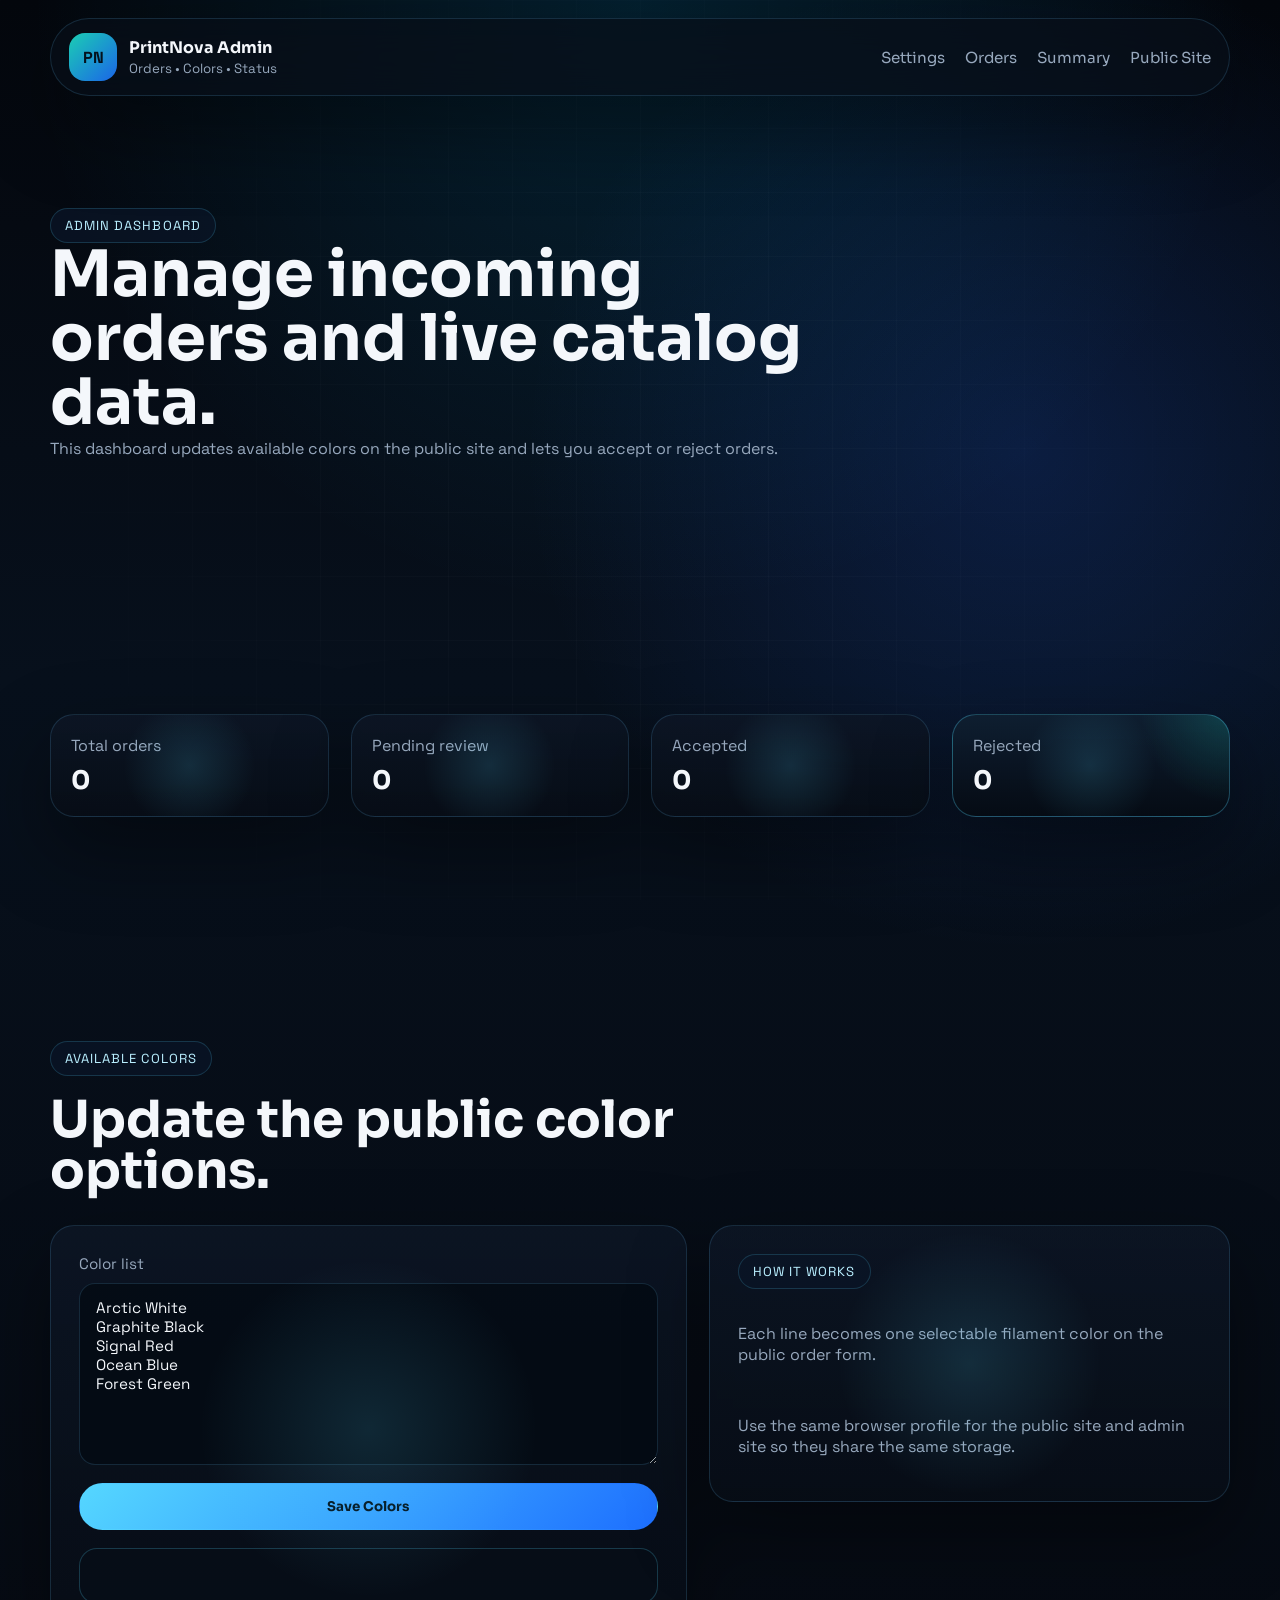
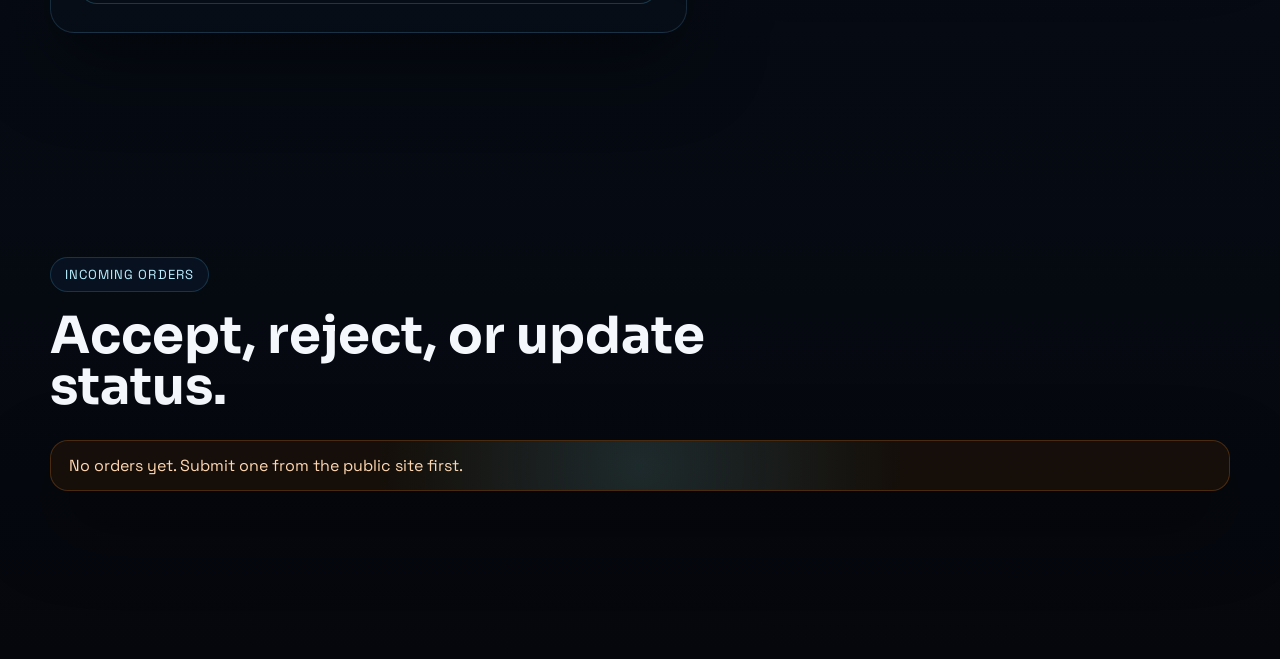
==== admin.html @ def62a68 "Add files via upload" ====
<!DOCTYPE html>
<html lang="en">
  <head>
    <meta charset="UTF-8" />
    <meta name="viewport" content="width=device-width, initial-scale=1.0" />
    <title>PrintNova Admin</title>
    <link rel="preconnect" href="https://fonts.googleapis.com" />
    <link rel="preconnect" href="https://fonts.gstatic.com" crossorigin />
    <link
      href="https://fonts.googleapis.com/css2?family=Space+Grotesk:wght@400;500;700&family=Sora:wght@400;600;700;800&display=swap"
      rel="stylesheet"
    />
    <link rel="stylesheet" href="./styles.css" />
  </head>
  <body class="admin-body">
    <div class="site-shell admin-shell">
      <header class="topbar admin-topbar">
        <a class="brand" href="./index.html" aria-label="Back to PrintNova">
          <span class="brand-mark">PN</span>
          <span class="brand-text">
            <strong>PrintNova Admin</strong>
            <small>Orders • Colors • Status</small>
          </span>
        </a>
        <nav class="nav">
          <a href="#settings">Settings</a>
          <a href="#orders">Orders</a>
          <a href="#summary">Summary</a>
          <a href="./index.html">Public Site</a>
        </nav>
      </header>

      <main>
        <section class="section reveal">
          <div class="section-heading">
            <div class="eyebrow">Admin dashboard</div>
            <h1 class="admin-title">Manage incoming orders and live catalog data.</h1>
            <p class="section-note">This dashboard updates available colors on the public site and lets you accept or reject orders.</p>
          </div>
        </section>

        <section class="section reveal" id="summary">
          <div class="calc-grid admin-summary-grid">
            <article class="calc-card"><span>Total orders</span><strong id="summary-total">0</strong></article>
            <article class="calc-card"><span>Pending review</span><strong id="summary-pending">0</strong></article>
            <article class="calc-card"><span>Accepted</span><strong id="summary-accepted">0</strong></article>
            <article class="calc-card emphasis"><span>Rejected</span><strong id="summary-rejected">0</strong></article>
          </div>
        </section>

        <section class="section reveal" id="settings">
          <div class="section-heading">
            <div class="eyebrow">Available colors</div>
            <h2>Update the public color options.</h2>
          </div>
          <div class="quote-layout">
            <form class="order-form" id="settings-form">
              <label class="span-2">
                Color list
                <textarea id="admin-colors" rows="8" placeholder="One color per line"></textarea>
              </label>
              <button class="button button-primary submit-button span-2" type="submit">Save Colors</button>
              <div class="span-2 form-status" id="settings-status" aria-live="polite"></div>
            </form>
            <aside class="contact-panel">
              <div class="contact-chip">How it works</div>
              <p>Each line becomes one selectable filament color on the public order form.</p>
              <p>Use the same browser profile for the public site and admin site so they share the same storage.</p>
            </aside>
          </div>
        </section>

        <section class="section reveal" id="orders">
          <div class="section-heading">
            <div class="eyebrow">Incoming orders</div>
            <h2>Accept, reject, or update status.</h2>
          </div>
          <div class="admin-orders" id="orders-list"></div>
        </section>
      </main>
    </div>

    <script src="./admin.js"></script>
  </body>
</html>
---- styles.css ----
:root {
  --bg: #060b14;
  --bg-soft: #0a1220;
  --panel: rgba(12, 21, 37, 0.78);
  --panel-strong: rgba(9, 18, 31, 0.94);
  --line: rgba(109, 196, 255, 0.16);
  --line-strong: rgba(109, 196, 255, 0.34);
  --text: #f4f7fb;
  --muted: #97a8bd;
  --cyan: #55d7ff;
  --blue: #1d6fff;
  --teal: #1cf0d0;
  --orange: #f58a24;
  --shadow: 0 32px 80px rgba(0, 0, 0, 0.4);
  --radius-xl: 32px;
  --radius-lg: 24px;
  --radius-md: 18px;
  --max-width: 1180px;
}

* {
  box-sizing: border-box;
}

html {
  scroll-behavior: smooth;
}

body {
  margin: 0;
  min-height: 100vh;
  font-family: "Space Grotesk", sans-serif;
  color: var(--text);
  background:
    radial-gradient(circle at top, rgba(0, 183, 255, 0.14), transparent 26%),
    radial-gradient(circle at 80% 20%, rgba(35, 102, 255, 0.18), transparent 24%),
    linear-gradient(180deg, #04070d 0%, #07101c 30%, #05070d 100%);
  overflow-x: hidden;
  cursor: none;
}

body::before {
  content: "";
  position: fixed;
  inset: 0;
  background-image:
    linear-gradient(rgba(255, 255, 255, 0.02) 1px, transparent 1px),
    linear-gradient(90deg, rgba(255, 255, 255, 0.02) 1px, transparent 1px);
  background-size: 64px 64px;
  mask-image: radial-gradient(circle at center, black 30%, transparent 90%);
  pointer-events: none;
}

body,
button,
a,
input,
textarea,
select,
label,
summary {
  cursor: none;
}

a {
  color: inherit;
  text-decoration: none;
}

img,
canvas {
  max-width: 100%;
}

.cursor-glow,
.extruder-cursor {
  position: fixed;
  top: 0;
  left: 0;
  z-index: 120;
  pointer-events: none;
  opacity: 0;
  transition: opacity 180ms ease;
}

.cursor-glow {
  width: 180px;
  height: 180px;
  border-radius: 50%;
  background: radial-gradient(circle, rgba(85, 215, 255, 0.22) 0%, rgba(85, 215, 255, 0.08) 38%, transparent 72%);
  filter: blur(8px);
  transform: translate3d(-50%, -50%, 0);
}

.extruder-cursor {
  width: 58px;
  height: 58px;
  transform-origin: 22px 10px;
}

.extruder-cursor img {
  display: block;
  width: 100%;
  height: 100%;
}

body.cursor-active .cursor-glow,
body.cursor-active .extruder-cursor {
  opacity: 1;
}

.site-shell {
  width: min(calc(100% - 32px), var(--max-width));
  margin: 0 auto;
  padding-bottom: 56px;
}

.topbar {
  position: sticky;
  top: 0;
  z-index: 50;
  display: flex;
  align-items: center;
  justify-content: space-between;
  gap: 20px;
  margin-top: 18px;
  padding: 14px 18px;
  border: 1px solid var(--line);
  border-radius: 999px;
  background: rgba(8, 14, 24, 0.72);
  backdrop-filter: blur(18px);
  box-shadow: var(--shadow);
}

.brand {
  display: flex;
  align-items: center;
  gap: 12px;
}

.brand-mark {
  display: grid;
  place-items: center;
  width: 48px;
  height: 48px;
  border-radius: 16px;
  background: linear-gradient(135deg, rgba(31, 240, 208, 0.85), rgba(29, 111, 255, 0.9));
  color: #04111d;
  font-weight: 800;
}

.brand-text {
  display: flex;
  flex-direction: column;
  gap: 2px;
}

.brand-text strong,
.nav a,
.button,
.cta-link,
.section-heading h2,
.service-card h3,
.price-card h3,
.showcase-card h3,
.contact-panel a,
.calc-card strong,
.summary-list strong,
.faq-item summary,
.tracking-panel strong {
  font-family: "Sora", sans-serif;
}

.brand-text small,
.nav a,
.hero-text,
.section-note,
.service-card p,
.price-card p,
.showcase-card p,
.contact-panel p,
label,
input,
textarea,
select,
small,
.faq-item p,
.summary-list span,
.calc-card span,
.preview-meta span,
.size-note,
.field-inline,
.policy-grid p {
  color: var(--muted);
}

.nav {
  display: flex;
  gap: 20px;
}

.nav a,
.cta-link {
  font-size: 0.95rem;
}

.cta-link,
.button {
  transition: transform 220ms ease, border-color 220ms ease, background 220ms ease;
}

.cta-link,
.button-secondary {
  padding: 12px 18px;
  border: 1px solid rgba(85, 215, 255, 0.28);
  border-radius: 999px;
  background: rgba(11, 22, 39, 0.9);
}

.section {
  padding: 112px 0;
}

.hero {
  display: grid;
  grid-template-columns: 1.05fr 0.95fr;
  align-items: center;
  gap: 40px;
  min-height: calc(100vh - 130px);
}

.eyebrow,
.band-label,
.price-label,
.contact-chip {
  display: inline-flex;
  width: fit-content;
  padding: 8px 14px;
  border: 1px solid rgba(85, 215, 255, 0.18);
  border-radius: 999px;
  background: rgba(11, 22, 39, 0.72);
  color: #b9efff;
  font-size: 0.82rem;
  letter-spacing: 0.08em;
  text-transform: uppercase;
}

.hero h1 {
  margin: 22px 0 18px;
  font-family: "Sora", sans-serif;
  font-size: clamp(3rem, 7vw, 5.8rem);
  line-height: 0.95;
  letter-spacing: -0.05em;
}

.hero-text {
  max-width: 640px;
  font-size: 1.08rem;
  line-height: 1.8;
}

.usp-card,
.hero-metrics li,
.band-card,
.mini-panel,
.service-card,
.price-card,
.showcase-card,
.order-form,
.contact-panel,
.tracking-panel,
.print-shot,
.faq-item,
.calc-card,
.preview-stage {
  position: relative;
  overflow: hidden;
  border: 1px solid var(--line);
  border-radius: var(--radius-lg);
  background: linear-gradient(180deg, rgba(13, 22, 37, 0.84), rgba(7, 13, 22, 0.96));
  box-shadow: var(--shadow);
}

.usp-card {
  max-width: 640px;
  margin-top: 28px;
  padding: 24px 26px;
  background:
    linear-gradient(180deg, rgba(13, 22, 37, 0.88), rgba(7, 13, 22, 0.98)),
    radial-gradient(circle at top right, rgba(28, 240, 208, 0.12), transparent 40%);
}

.usp-label {
  display: inline-flex;
  margin-bottom: 14px;
  color: var(--cyan);
  font-size: 0.8rem;
  font-weight: 700;
  letter-spacing: 0.08em;
  text-transform: uppercase;
}

.usp-card h2 {
  margin: 0 0 12px;
  font-family: "Sora", sans-serif;
  font-size: clamp(1.25rem, 2vw, 1.7rem);
  line-height: 1.25;
}

.usp-points {
  display: grid;
  gap: 10px;
  padding: 0;
  margin: 0;
  list-style: none;
}

.usp-points li {
  display: flex;
  align-items: center;
  gap: 10px;
  color: var(--muted);
  line-height: 1.5;
}

.usp-points li::before {
  content: "";
  flex: 0 0 10px;
  width: 10px;
  height: 10px;
  border-radius: 999px;
  background: linear-gradient(135deg, var(--teal), var(--blue));
  box-shadow: 0 0 16px rgba(85, 215, 255, 0.35);
}

.hero-actions {
  display: flex;
  gap: 14px;
  margin: 30px 0 36px;
}

.button {
  display: inline-flex;
  align-items: center;
  justify-content: center;
  padding: 14px 22px;
  border-radius: 999px;
  border: 1px solid transparent;
  font-weight: 700;
}

.button-primary,
.submit-button {
  background: linear-gradient(135deg, var(--cyan), var(--blue));
  color: #02111b;
}

.hero-metrics,
.band-grid,
.service-grid,
.pricing-layout,
.image-stream,
.calc-grid,
.policy-grid,
.faq-grid,
.showcase-grid {
  display: grid;
  gap: 22px;
}

.hero-metrics {
  grid-template-columns: repeat(3, minmax(0, 1fr));
  padding: 0;
  margin: 0;
  list-style: none;
}

.hero-metrics li,
.band-card,
.mini-panel,
.service-card,
.price-card,
.showcase-card,
.order-form,
.contact-panel,
.tracking-panel {
  padding: 28px;
}

.hero-metrics strong {
  display: block;
  margin-bottom: 6px;
  font-size: 1.2rem;
}

.hero-visual {
  position: relative;
  display: grid;
  place-items: center;
  min-height: 680px;
}

.printer-stage {
  position: relative;
  width: min(90vw, 520px);
  aspect-ratio: 1 / 1.18;
}

.printer-rail,
.printer-beam,
.printer-head,
.build,
.halo,
.printer-orbit,
.printer-pulse {
  position: absolute;
}

.printer-rail {
  top: 12%;
  left: 14%;
  width: 72%;
  height: 26px;
  border-radius: 999px;
  background: linear-gradient(90deg, rgba(138, 160, 191, 0.1), rgba(216, 236, 255, 0.55), rgba(29, 111, 255, 0.2));
  box-shadow: 0 0 40px rgba(85, 215, 255, 0.18);
}

.printer-beam {
  top: 13.5%;
  left: 47%;
  width: 6%;
  height: 46%;
  border-radius: 20px;
  background: linear-gradient(180deg, rgba(74, 111, 167, 0.4), rgba(231, 243, 255, 0.85), rgba(35, 102, 255, 0.2));
}

.printer-head {
  top: 18%;
  left: 39.5%;
  width: 21%;
  height: 24%;
  border-radius: 26px;
  background:
    linear-gradient(180deg, rgba(120, 241, 255, 0.95), rgba(13, 44, 76, 0.92)),
    linear-gradient(135deg, rgba(255, 255, 255, 0.9), rgba(255, 255, 255, 0));
  box-shadow: 0 18px 40px rgba(0, 0, 0, 0.45), 0 0 50px rgba(85, 215, 255, 0.22);
  animation: printerFloat 5.2s ease-in-out infinite;
}

.printer-head::before {
  content: "";
  position: absolute;
  inset: 14px;
  border-radius: 18px;
  border: 1px solid rgba(255, 255, 255, 0.32);
}

.printer-head::after {
  content: "";
  position: absolute;
  left: 50%;
  bottom: -18px;
  width: 14px;
  height: 28px;
  transform: translateX(-50%);
  border-radius: 0 0 14px 14px;
  background: linear-gradient(180deg, #dff6ff, #3c4f72 68%, #53d6ff 100%);
}

.build {
  left: 28%;
  width: 44%;
  border-radius: 50%;
  background: radial-gradient(circle at 30% 20%, rgba(100, 247, 255, 0.95), rgba(18, 56, 88, 0.9) 65%, rgba(4, 11, 23, 1) 100%);
}

.build-one {
  bottom: 24%;
  height: 13%;
}

.build-two {
  bottom: 17%;
  height: 10%;
}

.build-three {
  bottom: 10%;
  height: 8%;
}

.build-one::after {
  content: "";
  position: absolute;
  left: 22%;
  top: -48%;
  width: 38%;
  height: 70%;
  border-radius: 50%;
  border: 18px solid rgba(58, 239, 255, 0.92);
  border-right-color: transparent;
  border-bottom-color: transparent;
  transform: rotate(-15deg);
}

.halo {
  left: 18%;
  bottom: 2%;
  width: 64%;
  height: 12%;
  border-radius: 50%;
  border: 1px solid rgba(85, 215, 255, 0.4);
  box-shadow: 0 0 40px rgba(28, 240, 208, 0.15);
}

.printer-orbit {
  inset: 7% 8%;
  border: 1px solid rgba(85, 215, 255, 0.1);
  border-radius: 50%;
}

.orbit-two {
  inset: 15% 18%;
}

.printer-pulse {
  width: 14px;
  height: 14px;
  border-radius: 50%;
  background: rgba(85, 215, 255, 0.72);
  box-shadow: 0 0 24px rgba(85, 215, 255, 0.6);
  animation: pulse 3.2s linear infinite;
}

.pulse-one {
  top: 16%;
  right: 18%;
}

.pulse-two {
  bottom: 18%;
  left: 18%;
  animation-delay: 1.3s;
}

.visual-caption {
  position: absolute;
  bottom: 5%;
  padding: 12px 16px;
  border: 1px solid rgba(85, 215, 255, 0.12);
  border-radius: 999px;
  background: rgba(8, 14, 24, 0.76);
  color: #c3d3e7;
}

.feature-band,
.quote-layout,
.contact-layout,
.tracking-layout {
  display: grid;
  gap: 22px;
}

.feature-band {
  grid-template-columns: 1fr 1.1fr;
  align-items: stretch;
  padding: 10px 0 30px;
}

.band-grid {
  grid-template-columns: repeat(3, minmax(0, 1fr));
}

.mini-panel {
  display: flex;
  flex-direction: column;
  justify-content: space-between;
  min-height: 180px;
}

.mini-panel strong {
  font-size: 1.2rem;
  line-height: 1.3;
}

.section-heading {
  max-width: 820px;
  margin-bottom: 28px;
}

.section-heading h2 {
  margin: 18px 0 10px;
  font-size: clamp(2rem, 4vw, 3.6rem);
  line-height: 1;
}

.section-note {
  margin: 0;
  line-height: 1.7;
}

.service-grid {
  grid-template-columns: repeat(4, minmax(0, 1fr));
}

.tilt-card {
  transform: perspective(1000px) rotateX(calc(var(--rotateX, 0deg))) rotateY(calc(var(--rotateY, 0deg)));
  transition: transform 240ms ease, border-color 240ms ease;
}

.service-card::before,
.price-card::before,
.showcase-card::before,
.order-form::before,
.contact-panel::before,
.tracking-panel::before,
.calc-card::before {
  content: "";
  position: absolute;
  inset: -20%;
  background: radial-gradient(circle at var(--pointer-x, 50%) var(--pointer-y, 50%), rgba(85, 215, 255, 0.14), transparent 32%);
  pointer-events: none;
}

.pricing-layout,
.policy-grid {
  grid-template-columns: repeat(3, minmax(0, 1fr));
}

.primary-card {
  background:
    radial-gradient(circle at top right, rgba(28, 240, 208, 0.22), transparent 30%),
    linear-gradient(180deg, rgba(15, 31, 49, 0.94), rgba(5, 11, 20, 1));
}

.quote-layout,
.contact-layout,
.tracking-layout {
  grid-template-columns: 1.1fr 0.9fr;
  align-items: start;
}

.order-form {
  display: grid;
  grid-template-columns: repeat(2, minmax(0, 1fr));
  gap: 18px;
}

label {
  display: flex;
  flex-direction: column;
  gap: 10px;
  font-size: 0.95rem;
}

.span-2,
.submit-button {
  grid-column: 1 / -1;
}

input,
textarea,
select {
  width: 100%;
  padding: 14px 16px;
  border: 1px solid rgba(109, 196, 255, 0.16);
  border-radius: 16px;
  background: rgba(3, 10, 18, 0.72);
  font: inherit;
  color: var(--text);
  transition: border-color 220ms ease, box-shadow 220ms ease;
}

input:focus,
textarea:focus,
select:focus {
  outline: none;
  border-color: rgba(85, 215, 255, 0.55);
  box-shadow: 0 0 0 4px rgba(85, 215, 255, 0.1);
}

textarea {
  resize: vertical;
}

.field-inline {
  font-size: 0.88rem;
}

.size-note {
  padding: 14px 18px;
  border: 1px solid rgba(85, 215, 255, 0.14);
  border-radius: 18px;
  background: rgba(9, 18, 31, 0.7);
}

.quote-preview {
  display: grid;
  gap: 14px;
}

.preview-stage {
  padding: 12px;
  border-radius: var(--radius-lg);
  background:
    radial-gradient(circle at top, rgba(85, 215, 255, 0.08), transparent 40%),
    linear-gradient(180deg, rgba(10, 18, 30, 0.9), rgba(5, 10, 18, 1));
}

#model-preview {
  display: block;
  width: 100%;
  height: auto;
  border-radius: 20px;
  background:
    linear-gradient(180deg, rgba(6, 11, 20, 0.82), rgba(7, 14, 24, 0.98));
}

.preview-meta {
  display: grid;
  gap: 4px;
}

.calc-grid {
  grid-template-columns: repeat(2, minmax(0, 1fr));
}

.calc-card {
  padding: 20px;
}

.calc-card strong {
  display: block;
  margin-top: 8px;
  font-size: 1.6rem;
}

.calc-card.emphasis {
  border-color: rgba(85, 215, 255, 0.3);
  background:
    radial-gradient(circle at top right, rgba(28, 240, 208, 0.16), transparent 30%),
    linear-gradient(180deg, rgba(15, 31, 49, 0.94), rgba(5, 11, 20, 1));
}

.summary-list {
  display: grid;
  gap: 12px;
}

.summary-list div {
  display: flex;
  align-items: center;
  justify-content: space-between;
  gap: 16px;
  padding-bottom: 12px;
  border-bottom: 1px solid rgba(109, 196, 255, 0.12);
}

.image-stream {
  grid-template-columns: repeat(12, minmax(0, 1fr));
  align-items: stretch;
}

.print-shot {
  min-height: 280px;
  padding: 26px;
  border-radius: var(--radius-xl);
  background:
    linear-gradient(180deg, rgba(13, 22, 37, 0.84), rgba(7, 13, 22, 0.98)),
    radial-gradient(circle at top right, rgba(28, 240, 208, 0.12), transparent 36%);
}

.print-shot::before {
  content: "";
  position: absolute;
  inset: 0;
  background:
    radial-gradient(circle at top, rgba(85, 215, 255, 0.12), transparent 40%),
    linear-gradient(180deg, rgba(3, 9, 16, 0.08), rgba(3, 9, 16, 0.36));
  pointer-events: none;
}

.print-shot:nth-child(1),
.print-shot:nth-child(4) {
  grid-column: span 7;
}

.print-shot:nth-child(2),
.print-shot:nth-child(3),
.print-shot:nth-child(5) {
  grid-column: span 5;
}

.print-shot img {
  position: absolute;
  inset: 18px 18px 64px;
  width: calc(100% - 36px);
  height: calc(100% - 82px);
  object-fit: contain;
  filter: drop-shadow(0 24px 44px rgba(0, 0, 0, 0.42));
}

.print-shot-copy {
  position: absolute;
  left: 26px;
  right: 26px;
  bottom: 22px;
  display: flex;
  align-items: end;
  justify-content: space-between;
  gap: 16px;
}

.print-shot-copy span {
  color: var(--muted);
  text-transform: uppercase;
  letter-spacing: 0.08em;
  font-size: 0.78rem;
}

.print-shot-copy strong {
  font-family: "Sora", sans-serif;
  font-size: 1.05rem;
}

.showcase-grid {
  grid-template-columns: repeat(2, minmax(0, 1fr));
}

.showcase-card {
  min-height: 280px;
  display: flex;
  flex-direction: column;
  justify-content: flex-end;
}

.figure-card {
  background:
    linear-gradient(180deg, rgba(7, 15, 26, 0.5), rgba(7, 15, 26, 1)),
    radial-gradient(circle at 35% 30%, rgba(85, 215, 255, 0.28), transparent 24%),
    linear-gradient(135deg, rgba(13, 22, 37, 0.9), rgba(7, 13, 22, 1));
}

.utility-card {
  background:
    linear-gradient(180deg, rgba(7, 15, 26, 0.5), rgba(7, 15, 26, 1)),
    radial-gradient(circle at 72% 18%, rgba(29, 111, 255, 0.28), transparent 22%),
    linear-gradient(135deg, rgba(13, 22, 37, 0.9), rgba(7, 13, 22, 1));
}

.card-glow {
  position: absolute;
  inset: 24px 24px auto auto;
  width: 120px;
  height: 120px;
  border-radius: 50%;
  filter: blur(18px);
  background: rgba(85, 215, 255, 0.22);
}

.faq-item {
  padding: 22px 24px;
}

.faq-item summary {
  list-style: none;
  font-size: 1rem;
}

.faq-item summary::-webkit-details-marker {
  display: none;
}

.faq-item p {
  margin: 14px 0 0;
  line-height: 1.7;
}

.contact-panel,
.tracking-panel {
  display: flex;
  flex-direction: column;
  gap: 18px;
}

.instagram-card {
  display: grid;
  gap: 8px;
  margin-top: auto;
  padding: 18px;
  border: 1px solid rgba(85, 215, 255, 0.18);
  border-radius: 22px;
  background:
    linear-gradient(135deg, rgba(29, 111, 255, 0.25), rgba(28, 240, 208, 0.18)),
    rgba(11, 22, 39, 0.72);
}

.reveal {
  opacity: 0;
  transform: translateY(48px) scale(0.98);
  transition:
    opacity 850ms cubic-bezier(0.16, 1, 0.3, 1),
    transform 850ms cubic-bezier(0.16, 1, 0.3, 1);
}

.reveal.is-visible {
  opacity: 1;
  transform: translateY(0) scale(1);
}

.parallax {
  transform: translate3d(0, calc(var(--parallax-shift, 0px) * 1), 0);
}

.button:hover,
.cta-link:hover {
  transform: translateY(-2px);
}

.tilt-card:hover {
  border-color: rgba(85, 215, 255, 0.3);
}

@keyframes printerFloat {
  0%,
  100% {
    transform: translateY(0);
  }
  50% {
    transform: translateY(-18px);
  }
}

@keyframes pulse {
  0% {
    transform: scale(0.8);
    opacity: 0.3;
  }
  50% {
    transform: scale(1.1);
    opacity: 1;
  }
  100% {
    transform: scale(0.8);
    opacity: 0.3;
  }
}

@media (max-width: 1080px) {
  .hero,
  .feature-band,
  .quote-layout,
  .contact-layout,
  .tracking-layout,
  .pricing-layout,
  .policy-grid,
  .service-grid {
    grid-template-columns: 1fr;
  }

  .band-grid,
  .showcase-grid,
  .calc-grid,
  .faq-grid,
  .image-stream {
    grid-template-columns: 1fr;
  }

  .print-shot:nth-child(1),
  .print-shot:nth-child(2),
  .print-shot:nth-child(3),
  .print-shot:nth-child(4),
  .print-shot:nth-child(5) {
    grid-column: auto;
  }

  .hero {
    min-height: auto;
    padding-top: 64px;
  }

  .hero-visual {
    min-height: 520px;
  }
}

@media (max-width: 820px) {
  .site-shell {
    width: min(calc(100% - 20px), var(--max-width));
  }

  .topbar {
    flex-wrap: wrap;
    justify-content: center;
    border-radius: 28px;
  }

  .nav {
    order: 3;
    width: 100%;
    justify-content: center;
    flex-wrap: wrap;
  }

  .hero h1 {
    font-size: clamp(2.6rem, 15vw, 4.2rem);
  }

  .hero-metrics,
  .order-form {
    grid-template-columns: 1fr;
  }

  .hero-actions {
    flex-direction: column;
    align-items: stretch;
  }

  .section {
    padding: 88px 0;
  }

  .span-2,
  .submit-button {
    grid-column: auto;
  }
}

@media (prefers-reduced-motion: reduce) {
  html {
    scroll-behavior: auto;
  }

  *,
  *::before,
  *::after {
    animation: none !important;
    transition: none !important;
  }

  .reveal {
    opacity: 1;
    transform: none;
  }
}

@media (hover: none), (pointer: coarse) {
  body,
  button,
  a,
  input,
  textarea,
  select,
  label,
  summary {
    cursor: auto;
  }

  .cursor-glow,
  .extruder-cursor {
    display: none;
  }
}

.disclaimer-card,
.form-status,
.admin-empty {
  padding: 14px 18px;
  border: 1px solid rgba(245, 138, 36, 0.24);
  border-radius: 18px;
  background: rgba(33, 19, 8, 0.6);
  color: #ffd7b1;
}

.disclaimer-card {
  display: none;
}

.disclaimer-card.is-visible {
  display: block;
}

.form-status {
  min-height: 56px;
  border-color: rgba(85, 215, 255, 0.22);
  background: rgba(8, 14, 24, 0.72);
  color: #b9efff;
}

.admin-body {
  cursor: auto;
}

.admin-body,
.admin-body button,
.admin-body a,
.admin-body input,
.admin-body textarea,
.admin-body select,
.admin-body label,
.admin-body summary {
  cursor: auto;
}

.admin-body .cursor-glow,
.admin-body .extruder-cursor {
  display: none;
}

.admin-title {
  margin: 0;
  font-family: "Sora", sans-serif;
  font-size: clamp(2.4rem, 5vw, 4rem);
  line-height: 1;
}

.admin-summary-grid {
  grid-template-columns: repeat(4, minmax(0, 1fr));
}

.admin-orders {
  display: grid;
  gap: 22px;
}

.admin-order-card {
  padding: 28px;
}

.admin-order-head,
.admin-order-actions {
  display: flex;
  align-items: center;
  justify-content: space-between;
  gap: 16px;
}

.admin-order-head {
  margin-bottom: 18px;
}

.admin-order-status {
  color: #b9efff;
  font-family: "Sora", sans-serif;
}

.admin-order-grid {
  display: grid;
  grid-template-columns: repeat(2, minmax(0, 1fr));
  gap: 16px 22px;
}

.admin-order-grid span {
  display: block;
  margin-bottom: 6px;
  color: var(--muted);
}

.admin-order-grid strong {
  color: var(--text);
  font-family: "Sora", sans-serif;
}

.admin-order-span {
  grid-column: 1 / -1;
}

.admin-order-actions {
  margin-top: 22px;
  flex-wrap: wrap;
  justify-content: flex-start;
}

.support-card textarea[readonly] {
  min-height: 220px;
}

@media (max-width: 1080px) {
  .admin-summary-grid,
  .admin-order-grid {
    grid-template-columns: 1fr 1fr;
  }
}

@media (max-width: 820px) {
  .admin-summary-grid,
  .admin-order-grid {
    grid-template-columns: 1fr;
  }
}
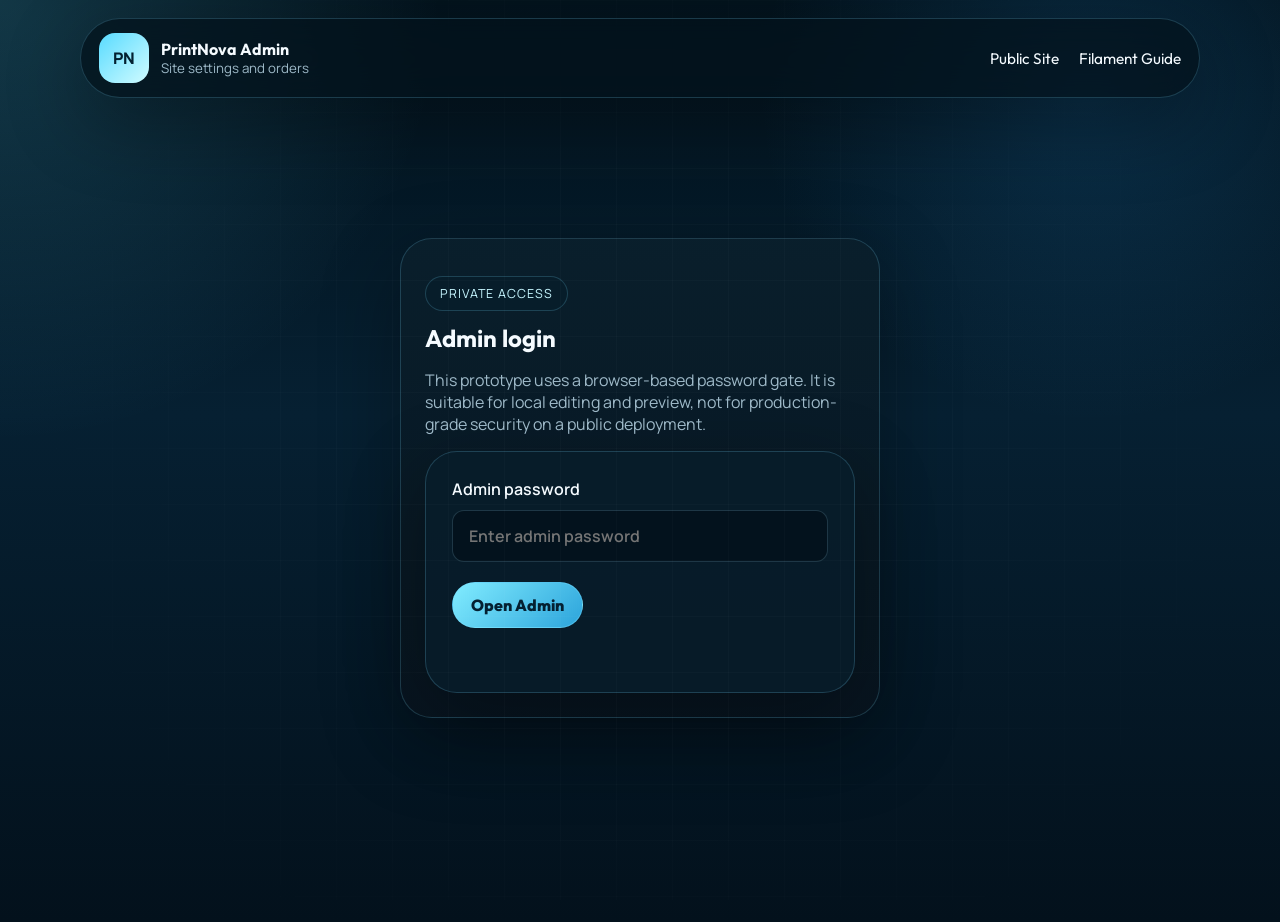
==== commit da241f3d: "Add files via upload" ====
--- a/admin.html
+++ b/admin.html
@@ -7,75 +7,127 @@
     <link rel="preconnect" href="https://fonts.googleapis.com" />
     <link rel="preconnect" href="https://fonts.gstatic.com" crossorigin />
     <link
-      href="https://fonts.googleapis.com/css2?family=Space+Grotesk:wght@400;500;700&family=Sora:wght@400;600;700;800&display=swap"
+      href="https://fonts.googleapis.com/css2?family=Manrope:wght@400;500;600;700;800&family=Outfit:wght@400;500;600;700;800&display=swap"
       rel="stylesheet"
     />
     <link rel="stylesheet" href="./styles.css" />
   </head>
-  <body class="admin-body">
-    <div class="site-shell admin-shell">
-      <header class="topbar admin-topbar">
-        <a class="brand" href="./index.html" aria-label="Back to PrintNova">
+  <body>
+    <div class="page-shell admin-shell">
+      <header class="site-header">
+        <a class="brand" href="./index.html">
           <span class="brand-mark">PN</span>
-          <span class="brand-text">
+          <span class="brand-copy">
             <strong>PrintNova Admin</strong>
-            <small>Orders • Colors • Status</small>
+            <small>Site settings and orders</small>
           </span>
         </a>
-        <nav class="nav">
-          <a href="#settings">Settings</a>
-          <a href="#orders">Orders</a>
-          <a href="#summary">Summary</a>
+        <nav class="site-nav">
           <a href="./index.html">Public Site</a>
+          <a href="./filament.html">Filament Guide</a>
         </nav>
       </header>
 
       <main>
-        <section class="section reveal">
-          <div class="section-heading">
-            <div class="eyebrow">Admin dashboard</div>
-            <h1 class="admin-title">Manage incoming orders and live catalog data.</h1>
-            <p class="section-note">This dashboard updates available colors on the public site and lets you accept or reject orders.</p>
+        <section class="login-wrap" id="login-section">
+          <div class="login-panel">
+            <p class="eyebrow">Private Access</p>
+            <h1>Admin login</h1>
+            <p class="admin-note">
+              This prototype uses a browser-based password gate. It is suitable for local editing and preview, not for
+              production-grade security on a public deployment.
+            </p>
+            <form id="login-form" class="admin-form">
+              <label>
+                Admin password
+                <input id="admin-password" type="password" placeholder="Enter admin password" required />
+              </label>
+              <div class="form-footer">
+                <button type="submit" class="button button-primary">Open Admin</button>
+              </div>
+              <p id="login-error" class="form-error" aria-live="polite"></p>
+            </form>
           </div>
         </section>
 
-        <section class="section reveal" id="summary">
-          <div class="calc-grid admin-summary-grid">
-            <article class="calc-card"><span>Total orders</span><strong id="summary-total">0</strong></article>
-            <article class="calc-card"><span>Pending review</span><strong id="summary-pending">0</strong></article>
-            <article class="calc-card"><span>Accepted</span><strong id="summary-accepted">0</strong></article>
-            <article class="calc-card emphasis"><span>Rejected</span><strong id="summary-rejected">0</strong></article>
-          </div>
-        </section>
+        <section class="hidden" id="admin-section">
+          <section class="admin-hero">
+            <p class="eyebrow">Manage PrintNova</p>
+            <h1 class="admin-title">Update live values, gallery items, and incoming order details.</h1>
+          </section>
 
-        <section class="section reveal" id="settings">
-          <div class="section-heading">
-            <div class="eyebrow">Available colors</div>
-            <h2>Update the public color options.</h2>
-          </div>
-          <div class="quote-layout">
-            <form class="order-form" id="settings-form">
-              <label class="span-2">
-                Color list
-                <textarea id="admin-colors" rows="8" placeholder="One color per line"></textarea>
-              </label>
-              <button class="button button-primary submit-button span-2" type="submit">Save Colors</button>
-              <div class="span-2 form-status" id="settings-status" aria-live="polite"></div>
-            </form>
-            <aside class="contact-panel">
-              <div class="contact-chip">How it works</div>
-              <p>Each line becomes one selectable filament color on the public order form.</p>
-              <p>Use the same browser profile for the public site and admin site so they share the same storage.</p>
-            </aside>
-          </div>
-        </section>
+          <section class="admin-grid">
+            <div class="admin-panel">
+              <h2>Business settings</h2>
+              <form id="settings-form" class="admin-form">
+                <label>
+                  Colors
+                  <textarea id="colors-input" rows="4" placeholder="One color per line"></textarea>
+                </label>
+                <label>
+                  Materials
+                  <textarea id="materials-input" rows="2" placeholder="One material per line"></textarea>
+                </label>
+                <label>
+                  PLA price per gram
+                  <input id="pla-price-input" type="number" min="0" step="0.01" />
+                </label>
+                <label>
+                  Filament cost
+                  <input id="filament-cost-input" type="number" min="0" step="1" />
+                </label>
+                <label>
+                  Labour charges per gram
+                  <input id="labor-cost-input" type="number" min="0" step="0.01" />
+                </label>
+                <label>
+                  Shipping note
+                  <input id="shipping-note-input" type="text" />
+                </label>
+                <div class="form-footer">
+                  <button type="submit" class="button button-primary">Save Settings</button>
+                </div>
+                <p id="settings-status" class="form-error" aria-live="polite"></p>
+              </form>
+            </div>
 
-        <section class="section reveal" id="orders">
-          <div class="section-heading">
-            <div class="eyebrow">Incoming orders</div>
-            <h2>Accept, reject, or update status.</h2>
-          </div>
-          <div class="admin-orders" id="orders-list"></div>
+            <div class="admin-panel">
+              <h2>Gallery manager</h2>
+              <form id="gallery-form" class="admin-form">
+                <label>
+                  Gallery title
+                  <input id="gallery-title" type="text" placeholder="Sample print title" />
+                </label>
+                <label>
+                  Gallery description
+                  <textarea id="gallery-description" rows="3" placeholder="Short description"></textarea>
+                </label>
+                <label>
+                  Upload image
+                  <input id="gallery-image" type="file" accept="image/*" />
+                </label>
+                <div class="form-footer">
+                  <button type="submit" class="button button-primary">Add Gallery Item</button>
+                </div>
+                <p id="gallery-status" class="form-error" aria-live="polite"></p>
+              </form>
+              <div id="admin-gallery-grid" class="admin-gallery-grid"></div>
+            </div>
+          </section>
+
+          <section class="content-section">
+            <div class="admin-panel">
+              <div class="form-footer">
+                <h2>Incoming orders</h2>
+                <button id="logout-button" type="button" class="button button-secondary">Logout</button>
+              </div>
+              <p class="admin-note">
+                Orders submitted from the public page are stored in this browser for prototype management. Production use
+                should move order storage to a backend database.
+              </p>
+              <div id="order-list" class="order-list"></div>
+            </div>
+          </section>
         </section>
       </main>
     </div>
--- a/styles.css
+++ b/styles.css
@@ -1,21 +1,23 @@
 :root {
-  --bg: #060b14;
-  --bg-soft: #0a1220;
-  --panel: rgba(12, 21, 37, 0.78);
-  --panel-strong: rgba(9, 18, 31, 0.94);
-  --line: rgba(109, 196, 255, 0.16);
-  --line-strong: rgba(109, 196, 255, 0.34);
-  --text: #f4f7fb;
-  --muted: #97a8bd;
-  --cyan: #55d7ff;
-  --blue: #1d6fff;
-  --teal: #1cf0d0;
-  --orange: #f58a24;
-  --shadow: 0 32px 80px rgba(0, 0, 0, 0.4);
+  --bg: #03131d;
+  --bg-soft: #0a1d2a;
+  --panel: rgba(8, 29, 43, 0.78);
+  --panel-solid: #0d2434;
+  --line: rgba(120, 221, 255, 0.2);
+  --line-strong: rgba(120, 221, 255, 0.38);
+  --text: #f5fbff;
+  --muted: #9eb9c8;
+  --cyan: #58dbff;
+  --cyan-deep: #1399cf;
+  --blue: #1f7fc3;
+  --accent: #dff7ff;
+  --success: #7ce8d1;
+  --shadow: 0 24px 80px rgba(0, 0, 0, 0.32);
   --radius-xl: 32px;
   --radius-lg: 24px;
   --radius-md: 18px;
-  --max-width: 1180px;
+  --radius-sm: 12px;
+  --width: 1180px;
 }
 
 * {
@@ -28,38 +30,25 @@
 
 body {
   margin: 0;
-  min-height: 100vh;
-  font-family: "Space Grotesk", sans-serif;
+  font-family: "Manrope", sans-serif;
   color: var(--text);
   background:
-    radial-gradient(circle at top, rgba(0, 183, 255, 0.14), transparent 26%),
-    radial-gradient(circle at 80% 20%, rgba(35, 102, 255, 0.18), transparent 24%),
-    linear-gradient(180deg, #04070d 0%, #07101c 30%, #05070d 100%);
-  overflow-x: hidden;
-  cursor: none;
+    radial-gradient(circle at top left, rgba(88, 219, 255, 0.18), transparent 28%),
+    radial-gradient(circle at 85% 10%, rgba(31, 127, 195, 0.22), transparent 24%),
+    linear-gradient(180deg, #03131d 0%, #062032 45%, #03111c 100%);
+  min-height: 100vh;
 }
 
 body::before {
   content: "";
   position: fixed;
   inset: 0;
+  pointer-events: none;
   background-image:
     linear-gradient(rgba(255, 255, 255, 0.02) 1px, transparent 1px),
     linear-gradient(90deg, rgba(255, 255, 255, 0.02) 1px, transparent 1px);
-  background-size: 64px 64px;
-  mask-image: radial-gradient(circle at center, black 30%, transparent 90%);
-  pointer-events: none;
-}
-
-body,
-button,
-a,
-input,
-textarea,
-select,
-label,
-summary {
-  cursor: none;
+  background-size: 56px 56px;
+  mask-image: radial-gradient(circle at center, black 35%, transparent 88%);
 }
 
 a {
@@ -67,596 +56,480 @@
   text-decoration: none;
 }
 
-img,
-canvas {
+img {
   max-width: 100%;
-}
-
-.cursor-glow,
-.extruder-cursor {
-  position: fixed;
-  top: 0;
-  left: 0;
-  z-index: 120;
-  pointer-events: none;
-  opacity: 0;
-  transition: opacity 180ms ease;
-}
-
-.cursor-glow {
-  width: 180px;
-  height: 180px;
-  border-radius: 50%;
-  background: radial-gradient(circle, rgba(85, 215, 255, 0.22) 0%, rgba(85, 215, 255, 0.08) 38%, transparent 72%);
-  filter: blur(8px);
-  transform: translate3d(-50%, -50%, 0);
-}
-
-.extruder-cursor {
-  width: 58px;
-  height: 58px;
-  transform-origin: 22px 10px;
-}
-
-.extruder-cursor img {
   display: block;
-  width: 100%;
-  height: 100%;
-}
-
-body.cursor-active .cursor-glow,
-body.cursor-active .extruder-cursor {
-  opacity: 1;
-}
-
-.site-shell {
-  width: min(calc(100% - 32px), var(--max-width));
+}
+
+button,
+input,
+textarea,
+select {
+  font: inherit;
+}
+
+.page-shell {
+  width: min(calc(100% - 32px), var(--width));
   margin: 0 auto;
-  padding-bottom: 56px;
-}
-
-.topbar {
+  padding: 18px 0 64px;
+}
+
+.site-header {
   position: sticky;
-  top: 0;
-  z-index: 50;
+  top: 16px;
+  z-index: 20;
   display: flex;
   align-items: center;
   justify-content: space-between;
-  gap: 20px;
-  margin-top: 18px;
+  gap: 16px;
   padding: 14px 18px;
   border: 1px solid var(--line);
   border-radius: 999px;
-  background: rgba(8, 14, 24, 0.72);
+  background: rgba(4, 18, 28, 0.74);
   backdrop-filter: blur(18px);
   box-shadow: var(--shadow);
 }
 
+.brand,
+.brand-copy {
+  display: flex;
+  align-items: center;
+}
+
 .brand {
-  display: flex;
-  align-items: center;
   gap: 12px;
+}
+
+.brand-copy {
+  flex-direction: column;
+  align-items: flex-start;
+}
+
+.brand-copy strong,
+.site-nav a,
+.header-cta,
+.button,
+h1,
+h2,
+h3,
+summary {
+  font-family: "Outfit", sans-serif;
+}
+
+.brand-copy small,
+.hero-subtext,
+.section-note,
+.info-card p,
+.pricing-card p,
+.notice-panel p,
+.footer-text,
+.faq-item p,
+label small,
+.form-hint,
+.field-grid label,
+.summary-list span {
+  color: var(--muted);
 }
 
 .brand-mark {
   display: grid;
   place-items: center;
-  width: 48px;
-  height: 48px;
+  width: 50px;
+  height: 50px;
   border-radius: 16px;
-  background: linear-gradient(135deg, rgba(31, 240, 208, 0.85), rgba(29, 111, 255, 0.9));
-  color: #04111d;
+  background: linear-gradient(135deg, var(--cyan), #d0fbff);
+  color: #032131;
   font-weight: 800;
 }
 
-.brand-text {
-  display: flex;
-  flex-direction: column;
-  gap: 2px;
-}
-
-.brand-text strong,
-.nav a,
-.button,
-.cta-link,
-.section-heading h2,
-.service-card h3,
-.price-card h3,
-.showcase-card h3,
-.contact-panel a,
-.calc-card strong,
-.summary-list strong,
-.faq-item summary,
-.tracking-panel strong {
-  font-family: "Sora", sans-serif;
-}
-
-.brand-text small,
-.nav a,
-.hero-text,
-.section-note,
-.service-card p,
-.price-card p,
-.showcase-card p,
-.contact-panel p,
-label,
-input,
-textarea,
-select,
-small,
-.faq-item p,
-.summary-list span,
-.calc-card span,
-.preview-meta span,
-.size-note,
-.field-inline,
-.policy-grid p {
-  color: var(--muted);
-}
-
-.nav {
-  display: flex;
+.site-nav {
+  display: flex;
+  align-items: center;
   gap: 20px;
 }
 
-.nav a,
-.cta-link {
-  font-size: 0.95rem;
-}
-
-.cta-link,
+.site-nav a,
+.header-cta {
+  font-size: 0.96rem;
+}
+
+.header-cta,
 .button {
-  transition: transform 220ms ease, border-color 220ms ease, background 220ms ease;
-}
-
-.cta-link,
-.button-secondary {
   padding: 12px 18px;
-  border: 1px solid rgba(85, 215, 255, 0.28);
   border-radius: 999px;
-  background: rgba(11, 22, 39, 0.9);
-}
-
-.section {
-  padding: 112px 0;
-}
-
-.hero {
-  display: grid;
-  grid-template-columns: 1.05fr 0.95fr;
-  align-items: center;
-  gap: 40px;
-  min-height: calc(100vh - 130px);
-}
-
-.eyebrow,
-.band-label,
-.price-label,
-.contact-chip {
-  display: inline-flex;
-  width: fit-content;
-  padding: 8px 14px;
-  border: 1px solid rgba(85, 215, 255, 0.18);
-  border-radius: 999px;
-  background: rgba(11, 22, 39, 0.72);
-  color: #b9efff;
-  font-size: 0.82rem;
-  letter-spacing: 0.08em;
-  text-transform: uppercase;
-}
-
-.hero h1 {
-  margin: 22px 0 18px;
-  font-family: "Sora", sans-serif;
-  font-size: clamp(3rem, 7vw, 5.8rem);
-  line-height: 0.95;
-  letter-spacing: -0.05em;
-}
-
-.hero-text {
-  max-width: 640px;
-  font-size: 1.08rem;
-  line-height: 1.8;
-}
-
-.usp-card,
-.hero-metrics li,
-.band-card,
-.mini-panel,
-.service-card,
-.price-card,
-.showcase-card,
-.order-form,
-.contact-panel,
-.tracking-panel,
-.print-shot,
-.faq-item,
-.calc-card,
-.preview-stage {
-  position: relative;
-  overflow: hidden;
-  border: 1px solid var(--line);
-  border-radius: var(--radius-lg);
-  background: linear-gradient(180deg, rgba(13, 22, 37, 0.84), rgba(7, 13, 22, 0.96));
-  box-shadow: var(--shadow);
-}
-
-.usp-card {
-  max-width: 640px;
-  margin-top: 28px;
-  padding: 24px 26px;
-  background:
-    linear-gradient(180deg, rgba(13, 22, 37, 0.88), rgba(7, 13, 22, 0.98)),
-    radial-gradient(circle at top right, rgba(28, 240, 208, 0.12), transparent 40%);
-}
-
-.usp-label {
-  display: inline-flex;
-  margin-bottom: 14px;
-  color: var(--cyan);
-  font-size: 0.8rem;
-  font-weight: 700;
-  letter-spacing: 0.08em;
-  text-transform: uppercase;
-}
-
-.usp-card h2 {
-  margin: 0 0 12px;
-  font-family: "Sora", sans-serif;
-  font-size: clamp(1.25rem, 2vw, 1.7rem);
-  line-height: 1.25;
-}
-
-.usp-points {
-  display: grid;
-  gap: 10px;
-  padding: 0;
-  margin: 0;
-  list-style: none;
-}
-
-.usp-points li {
-  display: flex;
-  align-items: center;
-  gap: 10px;
-  color: var(--muted);
-  line-height: 1.5;
-}
-
-.usp-points li::before {
-  content: "";
-  flex: 0 0 10px;
-  width: 10px;
-  height: 10px;
-  border-radius: 999px;
-  background: linear-gradient(135deg, var(--teal), var(--blue));
-  box-shadow: 0 0 16px rgba(85, 215, 255, 0.35);
-}
-
-.hero-actions {
-  display: flex;
-  gap: 14px;
-  margin: 30px 0 36px;
+  border: 1px solid var(--line-strong);
+  transition: transform 180ms ease, border-color 180ms ease, background 180ms ease;
+}
+
+.header-cta:hover,
+.button:hover {
+  transform: translateY(-2px);
 }
 
 .button {
   display: inline-flex;
   align-items: center;
   justify-content: center;
-  padding: 14px 22px;
-  border-radius: 999px;
-  border: 1px solid transparent;
-  font-weight: 700;
-}
-
-.button-primary,
-.submit-button {
-  background: linear-gradient(135deg, var(--cyan), var(--blue));
-  color: #02111b;
-}
-
-.hero-metrics,
-.band-grid,
+}
+
+.button-primary {
+  background: linear-gradient(135deg, #81ecff, #2ca4db);
+  color: #042031;
+  font-weight: 800;
+}
+
+.button-secondary,
+.header-cta {
+  background: rgba(10, 31, 44, 0.92);
+}
+
+.hero-section,
 .service-grid,
 .pricing-layout,
-.image-stream,
-.calc-grid,
-.policy-grid,
-.faq-grid,
-.showcase-grid {
+.order-layout,
+.gallery-grid,
+.filament-grid,
+.admin-grid,
+.admin-gallery-grid {
   display: grid;
-  gap: 22px;
-}
-
-.hero-metrics {
-  grid-template-columns: repeat(3, minmax(0, 1fr));
+}
+
+.hero-section {
+  grid-template-columns: 1.05fr 0.95fr;
+  gap: 36px;
+  min-height: calc(100vh - 170px);
+  align-items: center;
+  padding: 72px 0 32px;
+}
+
+.eyebrow,
+.pricing-label {
+  display: inline-flex;
+  width: fit-content;
+  padding: 8px 14px;
+  border: 1px solid var(--line);
+  border-radius: 999px;
+  background: rgba(7, 30, 43, 0.78);
+  color: #c6f6ff;
+  font-size: 0.78rem;
+  letter-spacing: 0.08em;
+  text-transform: uppercase;
+}
+
+.hero-copy h1 {
+  margin: 18px 0;
+  font-size: clamp(3rem, 6vw, 5.5rem);
+  line-height: 0.96;
+  letter-spacing: -0.05em;
+}
+
+.hero-text {
+  margin: 0 0 12px;
+  font-size: 1.2rem;
+}
+
+.hero-subtext {
+  max-width: 660px;
+  font-size: 1.06rem;
+  line-height: 1.8;
+}
+
+.hero-actions,
+.footer-actions {
+  display: flex;
+  flex-wrap: wrap;
+  gap: 14px;
+  margin-top: 28px;
+}
+
+.hero-highlights,
+.summary-list,
+.feature-list,
+.form-list {
+  list-style: none;
   padding: 0;
-  margin: 0;
-  list-style: none;
-}
-
-.hero-metrics li,
-.band-card,
-.mini-panel,
-.service-card,
-.price-card,
-.showcase-card,
-.order-form,
-.contact-panel,
-.tracking-panel {
+  margin: 28px 0 0;
+}
+
+.hero-highlights li,
+.summary-list li {
+  display: flex;
+  justify-content: space-between;
+  gap: 14px;
+  padding: 12px 0;
+  border-bottom: 1px solid rgba(255, 255, 255, 0.08);
+}
+
+.hero-highlights li::before {
+  content: "";
+  width: 10px;
+  height: 10px;
+  margin-top: 7px;
+  border-radius: 50%;
+  background: linear-gradient(135deg, var(--cyan), #edfeff);
+  flex-shrink: 0;
+  box-shadow: 0 0 18px rgba(88, 219, 255, 0.5);
+}
+
+.hero-visual {
+  display: flex;
+  justify-content: center;
+}
+
+.printer-card,
+.info-card,
+.pricing-card,
+.notice-panel,
+.summary-card,
+.faq-item,
+.gallery-card,
+.filament-card,
+.admin-panel,
+.login-panel {
+  border: 1px solid var(--line);
+  border-radius: var(--radius-xl);
+  background: linear-gradient(180deg, rgba(10, 31, 44, 0.92), rgba(8, 21, 31, 0.92));
+  box-shadow: var(--shadow);
+}
+
+.printer-card {
+  position: relative;
+  width: min(100%, 470px);
   padding: 28px;
-}
-
-.hero-metrics strong {
-  display: block;
-  margin-bottom: 6px;
-  font-size: 1.2rem;
-}
-
-.hero-visual {
+  overflow: hidden;
+}
+
+.printer-card p {
   position: relative;
-  display: grid;
-  place-items: center;
-  min-height: 680px;
-}
-
-.printer-stage {
+  z-index: 1;
+  margin: 18px 0 0;
+  color: var(--muted);
+}
+
+.printer-glow {
+  position: absolute;
+  inset: 12% 14%;
+  border-radius: 50%;
+  background: radial-gradient(circle, rgba(88, 219, 255, 0.38), transparent 60%);
+  filter: blur(16px);
+}
+
+.printer-frame {
   position: relative;
-  width: min(90vw, 520px);
-  aspect-ratio: 1 / 1.18;
-}
-
-.printer-rail,
-.printer-beam,
+  z-index: 1;
+  height: 430px;
+  border: 1px solid rgba(204, 249, 255, 0.22);
+  border-radius: 28px;
+  background: linear-gradient(180deg, rgba(4, 18, 29, 0.98), rgba(10, 34, 49, 0.88));
+  overflow: hidden;
+}
+
+.printer-topbar,
+.printer-gantry,
+.printer-bed,
 .printer-head,
-.build,
-.halo,
-.printer-orbit,
-.printer-pulse {
+.printer-build {
   position: absolute;
 }
 
-.printer-rail {
-  top: 12%;
-  left: 14%;
-  width: 72%;
-  height: 26px;
+.printer-topbar {
+  top: 22px;
+  left: 24px;
+  right: 24px;
+  height: 16px;
   border-radius: 999px;
-  background: linear-gradient(90deg, rgba(138, 160, 191, 0.1), rgba(216, 236, 255, 0.55), rgba(29, 111, 255, 0.2));
-  box-shadow: 0 0 40px rgba(85, 215, 255, 0.18);
-}
-
-.printer-beam {
-  top: 13.5%;
-  left: 47%;
-  width: 6%;
-  height: 46%;
+  background: linear-gradient(90deg, rgba(207, 247, 255, 0.18), rgba(88, 219, 255, 0.42));
+}
+
+.printer-gantry {
+  top: 70px;
+  left: 58px;
+  right: 58px;
+  height: 10px;
+  background: linear-gradient(90deg, rgba(255, 255, 255, 0.12), rgba(88, 219, 255, 0.7), rgba(255, 255, 255, 0.12));
+}
+
+.printer-bed {
+  left: 56px;
+  right: 56px;
+  bottom: 46px;
+  height: 118px;
+  border-radius: 22px;
+  background: linear-gradient(180deg, rgba(24, 69, 95, 0.98), rgba(7, 24, 35, 0.98));
+  border: 1px solid rgba(128, 222, 255, 0.26);
+}
+
+.printer-head {
+  top: 84px;
+  left: 50%;
+  width: 88px;
+  height: 114px;
+  margin-left: -44px;
   border-radius: 20px;
-  background: linear-gradient(180deg, rgba(74, 111, 167, 0.4), rgba(231, 243, 255, 0.85), rgba(35, 102, 255, 0.2));
-}
-
-.printer-head {
-  top: 18%;
-  left: 39.5%;
-  width: 21%;
-  height: 24%;
-  border-radius: 26px;
-  background:
-    linear-gradient(180deg, rgba(120, 241, 255, 0.95), rgba(13, 44, 76, 0.92)),
-    linear-gradient(135deg, rgba(255, 255, 255, 0.9), rgba(255, 255, 255, 0));
-  box-shadow: 0 18px 40px rgba(0, 0, 0, 0.45), 0 0 50px rgba(85, 215, 255, 0.22);
-  animation: printerFloat 5.2s ease-in-out infinite;
-}
-
-.printer-head::before {
-  content: "";
-  position: absolute;
-  inset: 14px;
-  border-radius: 18px;
-  border: 1px solid rgba(255, 255, 255, 0.32);
-}
-
-.printer-head::after {
-  content: "";
+  background: linear-gradient(180deg, #e8f9ff, #6edfff 40%, #0d4965 100%);
+  animation: print-head 5.5s ease-in-out infinite;
+}
+
+.printer-nozzle {
   position: absolute;
   left: 50%;
   bottom: -18px;
-  width: 14px;
-  height: 28px;
-  transform: translateX(-50%);
-  border-radius: 0 0 14px 14px;
-  background: linear-gradient(180deg, #dff6ff, #3c4f72 68%, #53d6ff 100%);
-}
-
-.build {
-  left: 28%;
-  width: 44%;
-  border-radius: 50%;
-  background: radial-gradient(circle at 30% 20%, rgba(100, 247, 255, 0.95), rgba(18, 56, 88, 0.9) 65%, rgba(4, 11, 23, 1) 100%);
-}
-
-.build-one {
-  bottom: 24%;
-  height: 13%;
-}
-
-.build-two {
-  bottom: 17%;
-  height: 10%;
-}
-
-.build-three {
-  bottom: 10%;
-  height: 8%;
-}
-
-.build-one::after {
-  content: "";
-  position: absolute;
-  left: 22%;
-  top: -48%;
-  width: 38%;
-  height: 70%;
-  border-radius: 50%;
-  border: 18px solid rgba(58, 239, 255, 0.92);
-  border-right-color: transparent;
-  border-bottom-color: transparent;
-  transform: rotate(-15deg);
-}
-
-.halo {
-  left: 18%;
-  bottom: 2%;
-  width: 64%;
-  height: 12%;
-  border-radius: 50%;
-  border: 1px solid rgba(85, 215, 255, 0.4);
-  box-shadow: 0 0 40px rgba(28, 240, 208, 0.15);
-}
-
-.printer-orbit {
-  inset: 7% 8%;
-  border: 1px solid rgba(85, 215, 255, 0.1);
-  border-radius: 50%;
-}
-
-.orbit-two {
-  inset: 15% 18%;
-}
-
-.printer-pulse {
-  width: 14px;
-  height: 14px;
-  border-radius: 50%;
-  background: rgba(85, 215, 255, 0.72);
-  box-shadow: 0 0 24px rgba(85, 215, 255, 0.6);
-  animation: pulse 3.2s linear infinite;
-}
-
-.pulse-one {
-  top: 16%;
-  right: 18%;
-}
-
-.pulse-two {
-  bottom: 18%;
-  left: 18%;
-  animation-delay: 1.3s;
-}
-
-.visual-caption {
-  position: absolute;
-  bottom: 5%;
-  padding: 12px 16px;
-  border: 1px solid rgba(85, 215, 255, 0.12);
-  border-radius: 999px;
-  background: rgba(8, 14, 24, 0.76);
-  color: #c3d3e7;
-}
-
-.feature-band,
-.quote-layout,
-.contact-layout,
-.tracking-layout {
-  display: grid;
-  gap: 22px;
-}
-
-.feature-band {
-  grid-template-columns: 1fr 1.1fr;
-  align-items: stretch;
-  padding: 10px 0 30px;
-}
-
-.band-grid {
-  grid-template-columns: repeat(3, minmax(0, 1fr));
-}
-
-.mini-panel {
-  display: flex;
-  flex-direction: column;
-  justify-content: space-between;
-  min-height: 180px;
-}
-
-.mini-panel strong {
-  font-size: 1.2rem;
-  line-height: 1.3;
+  width: 18px;
+  height: 26px;
+  margin-left: -9px;
+  border-radius: 8px;
+  background: linear-gradient(180deg, #ffd69f, #c76b1d);
+}
+
+.printer-build {
+  bottom: 70px;
+  width: 88px;
+  border-radius: 18px 18px 8px 8px;
+  background: linear-gradient(180deg, rgba(150, 242, 255, 0.98), rgba(31, 127, 195, 0.96));
+  box-shadow: 0 0 28px rgba(88, 219, 255, 0.24);
+}
+
+.build-left {
+  left: 110px;
+  height: 90px;
+}
+
+.build-right {
+  right: 110px;
+  height: 130px;
+}
+
+@keyframes print-head {
+  0%,
+  100% {
+    transform: translateX(-112px);
+  }
+  50% {
+    transform: translateX(112px);
+  }
+}
+
+.trust-strip,
+.service-grid,
+.pricing-layout,
+.gallery-grid,
+.filament-grid,
+.admin-grid,
+.admin-gallery-grid {
+  gap: 18px;
+}
+
+.trust-strip {
+  grid-template-columns: repeat(3, 1fr);
+  margin: 12px 0 24px;
+}
+
+.trust-strip article {
+  padding: 22px;
+  border: 1px solid var(--line);
+  border-radius: var(--radius-lg);
+  background: rgba(9, 30, 43, 0.74);
+}
+
+.trust-strip span {
+  display: block;
+  margin-bottom: 8px;
+  color: #b7efff;
+  text-transform: uppercase;
+  letter-spacing: 0.08em;
+  font-size: 0.8rem;
+}
+
+.content-section {
+  padding: 88px 0 0;
 }
 
 .section-heading {
-  max-width: 820px;
+  max-width: 760px;
   margin-bottom: 28px;
 }
 
-.section-heading h2 {
-  margin: 18px 0 10px;
-  font-size: clamp(2rem, 4vw, 3.6rem);
-  line-height: 1;
-}
-
-.section-note {
-  margin: 0;
-  line-height: 1.7;
+.section-heading h2,
+.admin-title {
+  margin: 14px 0 10px;
+  font-size: clamp(2rem, 4vw, 3.2rem);
+  line-height: 1.04;
 }
 
 .service-grid {
-  grid-template-columns: repeat(4, minmax(0, 1fr));
-}
-
-.tilt-card {
-  transform: perspective(1000px) rotateX(calc(var(--rotateX, 0deg))) rotateY(calc(var(--rotateY, 0deg)));
-  transition: transform 240ms ease, border-color 240ms ease;
-}
-
-.service-card::before,
-.price-card::before,
-.showcase-card::before,
-.order-form::before,
-.contact-panel::before,
-.tracking-panel::before,
-.calc-card::before {
-  content: "";
-  position: absolute;
-  inset: -20%;
-  background: radial-gradient(circle at var(--pointer-x, 50%) var(--pointer-y, 50%), rgba(85, 215, 255, 0.14), transparent 32%);
-  pointer-events: none;
-}
-
-.pricing-layout,
-.policy-grid {
-  grid-template-columns: repeat(3, minmax(0, 1fr));
-}
-
-.primary-card {
-  background:
-    radial-gradient(circle at top right, rgba(28, 240, 208, 0.22), transparent 30%),
-    linear-gradient(180deg, rgba(15, 31, 49, 0.94), rgba(5, 11, 20, 1));
-}
-
-.quote-layout,
-.contact-layout,
-.tracking-layout {
-  grid-template-columns: 1.1fr 0.9fr;
+  grid-template-columns: repeat(3, 1fr);
+}
+
+.info-card,
+.pricing-card,
+.summary-card,
+.gallery-card,
+.filament-card,
+.admin-panel,
+.login-panel {
+  padding: 24px;
+}
+
+.info-card h3,
+.pricing-card h3,
+.summary-card h3,
+.filament-card h3,
+.gallery-card h3 {
+  margin: 12px 0 10px;
+  font-size: 1.28rem;
+}
+
+.pricing-layout {
+  grid-template-columns: repeat(4, 1fr);
+}
+
+.pricing-feature {
+  grid-column: span 2;
+}
+
+.notice-panel {
+  margin-top: 20px;
+  padding: 24px;
+}
+
+.notice-panel strong {
+  display: block;
+  margin-bottom: 10px;
+  font-family: "Outfit", sans-serif;
+  font-size: 1.1rem;
+}
+
+.order-layout {
+  grid-template-columns: 1.15fr 0.85fr;
+  gap: 20px;
   align-items: start;
 }
 
-.order-form {
+.order-form,
+.admin-form {
+  padding: 26px;
+  border: 1px solid var(--line);
+  border-radius: var(--radius-xl);
+  background: rgba(8, 29, 43, 0.8);
+  box-shadow: var(--shadow);
+}
+
+.field-grid {
   display: grid;
   grid-template-columns: repeat(2, minmax(0, 1fr));
-  gap: 18px;
-}
-
-label {
+  gap: 16px;
+}
+
+.field-grid label,
+.admin-form label {
   display: flex;
   flex-direction: column;
   gap: 10px;
-  font-size: 0.95rem;
-}
-
-.span-2,
-.submit-button {
-  grid-column: 1 / -1;
+  font-weight: 600;
+}
+
+.field-span-2 {
+  grid-column: span 2;
 }
 
 input,
@@ -664,528 +537,313 @@
 select {
   width: 100%;
   padding: 14px 16px;
-  border: 1px solid rgba(109, 196, 255, 0.16);
-  border-radius: 16px;
-  background: rgba(3, 10, 18, 0.72);
-  font: inherit;
+  border: 1px solid rgba(153, 227, 255, 0.18);
+  border-radius: var(--radius-sm);
+  background: rgba(4, 18, 28, 0.88);
   color: var(--text);
-  transition: border-color 220ms ease, box-shadow 220ms ease;
 }
 
 input:focus,
 textarea:focus,
 select:focus {
-  outline: none;
-  border-color: rgba(85, 215, 255, 0.55);
-  box-shadow: 0 0 0 4px rgba(85, 215, 255, 0.1);
-}
-
-textarea {
-  resize: vertical;
-}
-
-.field-inline {
-  font-size: 0.88rem;
-}
-
-.size-note {
-  padding: 14px 18px;
-  border: 1px solid rgba(85, 215, 255, 0.14);
-  border-radius: 18px;
-  background: rgba(9, 18, 31, 0.7);
-}
-
-.quote-preview {
+  outline: 2px solid rgba(88, 219, 255, 0.28);
+  border-color: rgba(88, 219, 255, 0.46);
+}
+
+input[type="range"] {
+  padding: 0;
+  accent-color: var(--cyan);
+}
+
+.upload-box {
+  padding: 16px;
+  border: 1px dashed rgba(120, 221, 255, 0.32);
+  border-radius: var(--radius-md);
+  background: rgba(4, 18, 28, 0.48);
+}
+
+.checkbox-line {
+  flex-direction: row;
+  align-items: center;
+  gap: 12px;
+  padding: 4px 0;
+}
+
+.checkbox-line input {
+  width: 18px;
+  height: 18px;
+}
+
+.form-footer {
+  display: flex;
+  flex-wrap: wrap;
+  align-items: center;
+  gap: 14px;
+  margin-top: 20px;
+}
+
+.form-error {
+  min-height: 24px;
+  margin: 14px 0 0;
+  color: #ffd3d3;
+}
+
+.summary-list strong {
+  font-family: "Outfit", sans-serif;
+}
+
+.summary-card.compact p {
+  margin: 10px 0 0;
+  color: var(--muted);
+}
+
+.success-section {
+  padding-top: 28px;
+}
+
+.success-panel {
+  border-color: rgba(124, 232, 209, 0.28);
+}
+
+.hidden {
+  display: none;
+}
+
+.gallery-grid {
+  grid-template-columns: repeat(3, 1fr);
+}
+
+.gallery-card {
+  overflow: hidden;
+}
+
+.gallery-card img {
+  aspect-ratio: 4 / 3;
+  width: 100%;
+  object-fit: cover;
+  border-radius: 20px;
+  border: 1px solid rgba(255, 255, 255, 0.08);
+}
+
+.gallery-card p {
+  margin: 12px 0 0;
+  color: var(--muted);
+}
+
+.faq-list {
   display: grid;
   gap: 14px;
 }
 
-.preview-stage {
-  padding: 12px;
-  border-radius: var(--radius-lg);
-  background:
-    radial-gradient(circle at top, rgba(85, 215, 255, 0.08), transparent 40%),
-    linear-gradient(180deg, rgba(10, 18, 30, 0.9), rgba(5, 10, 18, 1));
-}
-
-#model-preview {
-  display: block;
+.faq-item {
+  padding: 20px 22px;
+}
+
+.faq-item summary {
+  cursor: pointer;
+  font-size: 1.08rem;
+}
+
+.faq-item p {
+  margin: 12px 0 0;
+  line-height: 1.7;
+}
+
+.site-footer {
+  display: flex;
+  align-items: flex-end;
+  justify-content: space-between;
+  gap: 20px;
+  padding: 88px 0 24px;
+}
+
+.footer-text {
+  margin: 10px 0 0;
+}
+
+.footer-text a {
+  color: #d9f7ff;
+  border-bottom: 1px solid rgba(217, 247, 255, 0.38);
+}
+
+.filament-hero,
+.admin-hero {
+  padding: 72px 0 20px;
+}
+
+.filament-grid {
+  grid-template-columns: repeat(2, 1fr);
+}
+
+.filament-card img {
+  aspect-ratio: 16 / 10;
   width: 100%;
-  height: auto;
+  object-fit: cover;
   border-radius: 20px;
-  background:
-    linear-gradient(180deg, rgba(6, 11, 20, 0.82), rgba(7, 14, 24, 0.98));
-}
-
-.preview-meta {
+  margin-bottom: 18px;
+  border: 1px solid rgba(255, 255, 255, 0.08);
+}
+
+.filament-card ul {
+  margin: 10px 0 0;
+  padding-left: 18px;
+  color: var(--muted);
+  line-height: 1.8;
+}
+
+.admin-shell {
+  width: min(calc(100% - 32px), 1120px);
+}
+
+.login-wrap {
+  min-height: calc(100vh - 140px);
   display: grid;
-  gap: 4px;
-}
-
-.calc-grid {
-  grid-template-columns: repeat(2, minmax(0, 1fr));
-}
-
-.calc-card {
-  padding: 20px;
-}
-
-.calc-card strong {
-  display: block;
-  margin-top: 8px;
-  font-size: 1.6rem;
-}
-
-.calc-card.emphasis {
-  border-color: rgba(85, 215, 255, 0.3);
-  background:
-    radial-gradient(circle at top right, rgba(28, 240, 208, 0.16), transparent 30%),
-    linear-gradient(180deg, rgba(15, 31, 49, 0.94), rgba(5, 11, 20, 1));
-}
-
-.summary-list {
+  place-items: center;
+}
+
+.login-panel {
+  width: min(100%, 480px);
+}
+
+.login-panel h1 {
+  margin: 0 0 10px;
+}
+
+.admin-grid {
+  grid-template-columns: 1.05fr 0.95fr;
+  align-items: start;
+}
+
+.admin-gallery-grid {
+  grid-template-columns: repeat(2, 1fr);
+}
+
+.admin-gallery-item,
+.order-card {
+  padding: 18px;
+  border: 1px solid var(--line);
+  border-radius: var(--radius-md);
+  background: rgba(4, 18, 28, 0.58);
+}
+
+.admin-gallery-item img {
+  aspect-ratio: 4 / 3;
+  width: 100%;
+  object-fit: cover;
+  border-radius: 14px;
+  margin-bottom: 12px;
+}
+
+.order-list {
   display: grid;
-  gap: 12px;
-}
-
-.summary-list div {
-  display: flex;
-  align-items: center;
-  justify-content: space-between;
-  gap: 16px;
-  padding-bottom: 12px;
-  border-bottom: 1px solid rgba(109, 196, 255, 0.12);
-}
-
-.image-stream {
-  grid-template-columns: repeat(12, minmax(0, 1fr));
-  align-items: stretch;
-}
-
-.print-shot {
-  min-height: 280px;
-  padding: 26px;
-  border-radius: var(--radius-xl);
-  background:
-    linear-gradient(180deg, rgba(13, 22, 37, 0.84), rgba(7, 13, 22, 0.98)),
-    radial-gradient(circle at top right, rgba(28, 240, 208, 0.12), transparent 36%);
-}
-
-.print-shot::before {
-  content: "";
-  position: absolute;
-  inset: 0;
-  background:
-    radial-gradient(circle at top, rgba(85, 215, 255, 0.12), transparent 40%),
-    linear-gradient(180deg, rgba(3, 9, 16, 0.08), rgba(3, 9, 16, 0.36));
-  pointer-events: none;
-}
-
-.print-shot:nth-child(1),
-.print-shot:nth-child(4) {
-  grid-column: span 7;
-}
-
-.print-shot:nth-child(2),
-.print-shot:nth-child(3),
-.print-shot:nth-child(5) {
-  grid-column: span 5;
-}
-
-.print-shot img {
-  position: absolute;
-  inset: 18px 18px 64px;
-  width: calc(100% - 36px);
-  height: calc(100% - 82px);
-  object-fit: contain;
-  filter: drop-shadow(0 24px 44px rgba(0, 0, 0, 0.42));
-}
-
-.print-shot-copy {
-  position: absolute;
-  left: 26px;
-  right: 26px;
-  bottom: 22px;
-  display: flex;
-  align-items: end;
-  justify-content: space-between;
-  gap: 16px;
-}
-
-.print-shot-copy span {
+  gap: 14px;
+}
+
+.order-card h3 {
+  margin: 0 0 8px;
+}
+
+.order-card p,
+.admin-note {
   color: var(--muted);
-  text-transform: uppercase;
-  letter-spacing: 0.08em;
-  font-size: 0.78rem;
-}
-
-.print-shot-copy strong {
-  font-family: "Sora", sans-serif;
-  font-size: 1.05rem;
-}
-
-.showcase-grid {
-  grid-template-columns: repeat(2, minmax(0, 1fr));
-}
-
-.showcase-card {
-  min-height: 280px;
-  display: flex;
-  flex-direction: column;
-  justify-content: flex-end;
-}
-
-.figure-card {
-  background:
-    linear-gradient(180deg, rgba(7, 15, 26, 0.5), rgba(7, 15, 26, 1)),
-    radial-gradient(circle at 35% 30%, rgba(85, 215, 255, 0.28), transparent 24%),
-    linear-gradient(135deg, rgba(13, 22, 37, 0.9), rgba(7, 13, 22, 1));
-}
-
-.utility-card {
-  background:
-    linear-gradient(180deg, rgba(7, 15, 26, 0.5), rgba(7, 15, 26, 1)),
-    radial-gradient(circle at 72% 18%, rgba(29, 111, 255, 0.28), transparent 22%),
-    linear-gradient(135deg, rgba(13, 22, 37, 0.9), rgba(7, 13, 22, 1));
-}
-
-.card-glow {
-  position: absolute;
-  inset: 24px 24px auto auto;
-  width: 120px;
-  height: 120px;
-  border-radius: 50%;
-  filter: blur(18px);
-  background: rgba(85, 215, 255, 0.22);
-}
-
-.faq-item {
-  padding: 22px 24px;
-}
-
-.faq-item summary {
-  list-style: none;
-  font-size: 1rem;
-}
-
-.faq-item summary::-webkit-details-marker {
-  display: none;
-}
-
-.faq-item p {
-  margin: 14px 0 0;
-  line-height: 1.7;
-}
-
-.contact-panel,
-.tracking-panel {
-  display: flex;
-  flex-direction: column;
-  gap: 18px;
-}
-
-.instagram-card {
+}
+
+.order-meta {
   display: grid;
-  gap: 8px;
-  margin-top: auto;
-  padding: 18px;
-  border: 1px solid rgba(85, 215, 255, 0.18);
-  border-radius: 22px;
-  background:
-    linear-gradient(135deg, rgba(29, 111, 255, 0.25), rgba(28, 240, 208, 0.18)),
-    rgba(11, 22, 39, 0.72);
-}
-
-.reveal {
-  opacity: 0;
-  transform: translateY(48px) scale(0.98);
-  transition:
-    opacity 850ms cubic-bezier(0.16, 1, 0.3, 1),
-    transform 850ms cubic-bezier(0.16, 1, 0.3, 1);
-}
-
-.reveal.is-visible {
-  opacity: 1;
-  transform: translateY(0) scale(1);
-}
-
-.parallax {
-  transform: translate3d(0, calc(var(--parallax-shift, 0px) * 1), 0);
-}
-
-.button:hover,
-.cta-link:hover {
-  transform: translateY(-2px);
-}
-
-.tilt-card:hover {
-  border-color: rgba(85, 215, 255, 0.3);
-}
-
-@keyframes printerFloat {
-  0%,
-  100% {
-    transform: translateY(0);
-  }
-  50% {
-    transform: translateY(-18px);
-  }
-}
-
-@keyframes pulse {
-  0% {
-    transform: scale(0.8);
-    opacity: 0.3;
-  }
-  50% {
-    transform: scale(1.1);
-    opacity: 1;
-  }
-  100% {
-    transform: scale(0.8);
-    opacity: 0.3;
-  }
-}
-
-@media (max-width: 1080px) {
-  .hero,
-  .feature-band,
-  .quote-layout,
-  .contact-layout,
-  .tracking-layout,
+  grid-template-columns: repeat(2, 1fr);
+  gap: 10px;
+  margin-top: 14px;
+}
+
+.mini-actions {
+  display: flex;
+  flex-wrap: wrap;
+  gap: 10px;
+  margin-top: 14px;
+}
+
+.status-chip {
+  display: inline-flex;
+  width: fit-content;
+  padding: 6px 12px;
+  border-radius: 999px;
+  background: rgba(124, 232, 209, 0.14);
+  border: 1px solid rgba(124, 232, 209, 0.28);
+  color: #ccfff1;
+  font-size: 0.84rem;
+}
+
+@media (max-width: 980px) {
+  .site-header,
+  .site-footer {
+    flex-direction: column;
+    align-items: flex-start;
+  }
+
+  .site-nav {
+    flex-wrap: wrap;
+  }
+
+  .hero-section,
+  .order-layout,
+  .admin-grid {
+    grid-template-columns: 1fr;
+  }
+
+  .service-grid,
+  .gallery-grid,
+  .filament-grid,
+  .pricing-layout {
+    grid-template-columns: repeat(2, 1fr);
+  }
+
+  .pricing-feature {
+    grid-column: span 2;
+  }
+
+  .trust-strip {
+    grid-template-columns: 1fr;
+  }
+}
+
+@media (max-width: 680px) {
+  .page-shell,
+  .admin-shell {
+    width: min(calc(100% - 20px), var(--width));
+  }
+
+  .hero-section {
+    padding-top: 40px;
+  }
+
+  .field-grid,
+  .service-grid,
+  .gallery-grid,
+  .filament-grid,
   .pricing-layout,
-  .policy-grid,
-  .service-grid {
+  .admin-gallery-grid,
+  .order-meta {
     grid-template-columns: 1fr;
   }
 
-  .band-grid,
-  .showcase-grid,
-  .calc-grid,
-  .faq-grid,
-  .image-stream {
-    grid-template-columns: 1fr;
-  }
-
-  .print-shot:nth-child(1),
-  .print-shot:nth-child(2),
-  .print-shot:nth-child(3),
-  .print-shot:nth-child(4),
-  .print-shot:nth-child(5) {
-    grid-column: auto;
-  }
-
-  .hero {
-    min-height: auto;
-    padding-top: 64px;
-  }
-
-  .hero-visual {
-    min-height: 520px;
-  }
-}
-
-@media (max-width: 820px) {
-  .site-shell {
-    width: min(calc(100% - 20px), var(--max-width));
-  }
-
-  .topbar {
-    flex-wrap: wrap;
-    justify-content: center;
-    border-radius: 28px;
-  }
-
-  .nav {
-    order: 3;
-    width: 100%;
-    justify-content: center;
-    flex-wrap: wrap;
-  }
-
-  .hero h1 {
-    font-size: clamp(2.6rem, 15vw, 4.2rem);
-  }
-
-  .hero-metrics,
-  .order-form {
-    grid-template-columns: 1fr;
-  }
-
-  .hero-actions {
-    flex-direction: column;
-    align-items: stretch;
-  }
-
-  .section {
-    padding: 88px 0;
-  }
-
-  .span-2,
-  .submit-button {
-    grid-column: auto;
-  }
-}
-
-@media (prefers-reduced-motion: reduce) {
-  html {
-    scroll-behavior: auto;
-  }
-
-  *,
-  *::before,
-  *::after {
-    animation: none !important;
-    transition: none !important;
-  }
-
-  .reveal {
-    opacity: 1;
-    transform: none;
-  }
-}
-
-@media (hover: none), (pointer: coarse) {
-  body,
-  button,
-  a,
-  input,
-  textarea,
-  select,
-  label,
-  summary {
-    cursor: auto;
-  }
-
-  .cursor-glow,
-  .extruder-cursor {
-    display: none;
-  }
-}
-
-.disclaimer-card,
-.form-status,
-.admin-empty {
-  padding: 14px 18px;
-  border: 1px solid rgba(245, 138, 36, 0.24);
-  border-radius: 18px;
-  background: rgba(33, 19, 8, 0.6);
-  color: #ffd7b1;
-}
-
-.disclaimer-card {
-  display: none;
-}
-
-.disclaimer-card.is-visible {
-  display: block;
-}
-
-.form-status {
-  min-height: 56px;
-  border-color: rgba(85, 215, 255, 0.22);
-  background: rgba(8, 14, 24, 0.72);
-  color: #b9efff;
-}
-
-.admin-body {
-  cursor: auto;
-}
-
-.admin-body,
-.admin-body button,
-.admin-body a,
-.admin-body input,
-.admin-body textarea,
-.admin-body select,
-.admin-body label,
-.admin-body summary {
-  cursor: auto;
-}
-
-.admin-body .cursor-glow,
-.admin-body .extruder-cursor {
-  display: none;
-}
-
-.admin-title {
-  margin: 0;
-  font-family: "Sora", sans-serif;
-  font-size: clamp(2.4rem, 5vw, 4rem);
-  line-height: 1;
-}
-
-.admin-summary-grid {
-  grid-template-columns: repeat(4, minmax(0, 1fr));
-}
-
-.admin-orders {
-  display: grid;
-  gap: 22px;
-}
-
-.admin-order-card {
-  padding: 28px;
-}
-
-.admin-order-head,
-.admin-order-actions {
-  display: flex;
-  align-items: center;
-  justify-content: space-between;
-  gap: 16px;
-}
-
-.admin-order-head {
-  margin-bottom: 18px;
-}
-
-.admin-order-status {
-  color: #b9efff;
-  font-family: "Sora", sans-serif;
-}
-
-.admin-order-grid {
-  display: grid;
-  grid-template-columns: repeat(2, minmax(0, 1fr));
-  gap: 16px 22px;
-}
-
-.admin-order-grid span {
-  display: block;
-  margin-bottom: 6px;
-  color: var(--muted);
-}
-
-.admin-order-grid strong {
-  color: var(--text);
-  font-family: "Sora", sans-serif;
-}
-
-.admin-order-span {
-  grid-column: 1 / -1;
-}
-
-.admin-order-actions {
-  margin-top: 22px;
-  flex-wrap: wrap;
-  justify-content: flex-start;
-}
-
-.support-card textarea[readonly] {
-  min-height: 220px;
-}
-
-@media (max-width: 1080px) {
-  .admin-summary-grid,
-  .admin-order-grid {
-    grid-template-columns: 1fr 1fr;
-  }
-}
-
-@media (max-width: 820px) {
-  .admin-summary-grid,
-  .admin-order-grid {
-    grid-template-columns: 1fr;
-  }
-}
+  .field-span-2,
+  .pricing-feature {
+    grid-column: span 1;
+  }
+
+  .hero-copy h1 {
+    font-size: clamp(2.4rem, 12vw, 4rem);
+  }
+
+  .printer-frame {
+    height: 340px;
+  }
+
+  .build-left {
+    left: 64px;
+  }
+
+  .build-right {
+    right: 64px;
+  }
+}
